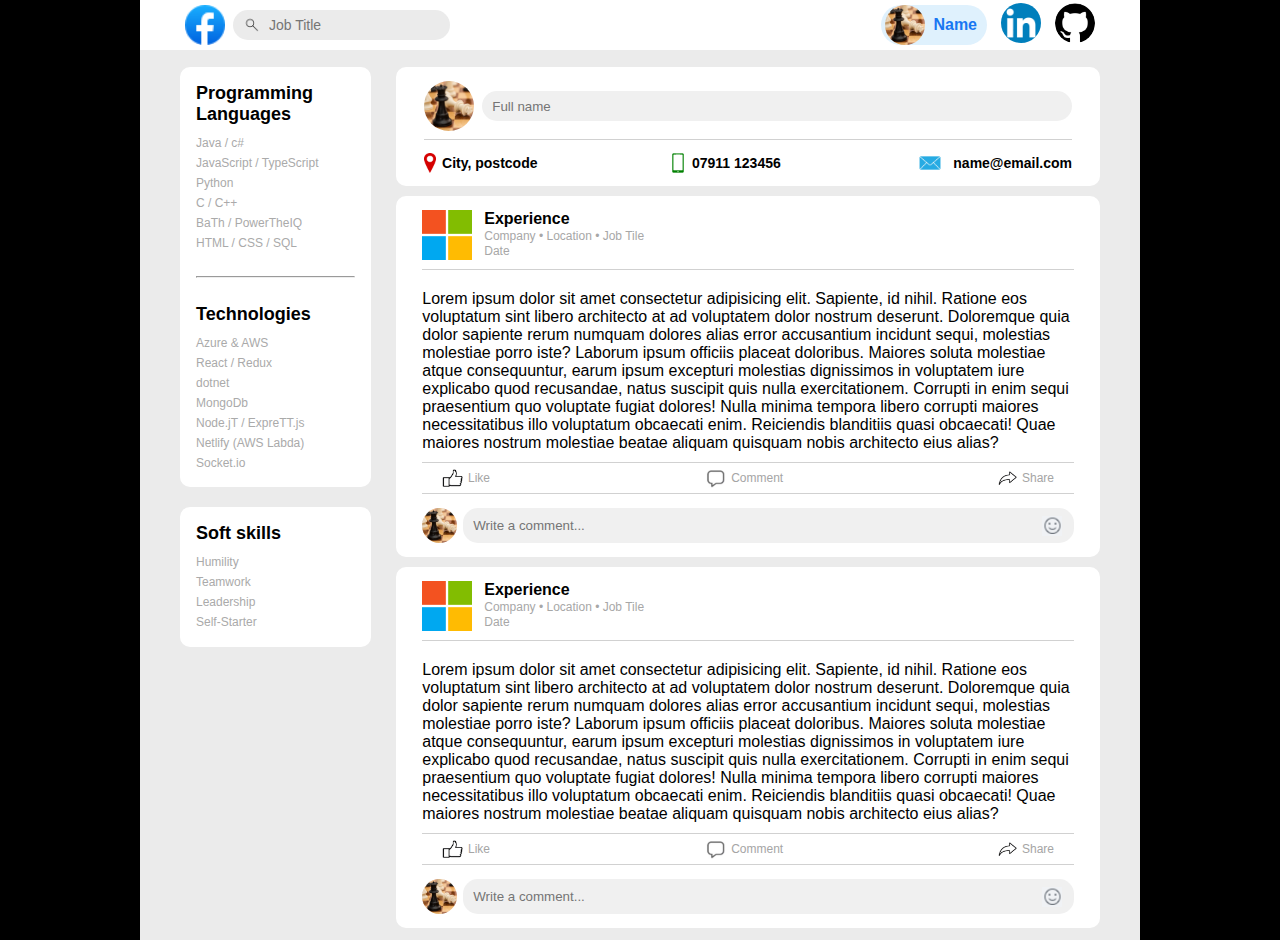
==== Projects/CV-template/index.html @ 6dd12a9c "project added" ====
<!DOCTYPE html>
<html lang="en">
<head>
  <meta charset="UTF-8">
  <meta name="viewport" content="width=device-width, initial-scale=1.0">
  <title>Facebook CV</title>
  <link rel="stylesheet" href="style.css">
</head>
<body>
  <div class="header">
    <div class="left-header">
      <img src="imgs/facebook-logo.ico" alt="Facebook Logo" class="facebook-logo">
      <input type="search" placeholder="Job Title" class="header-search-bar">
    </div>
    <div class="right-header">
      <div class="name">
        <img src="imgs/chess.jpg" alt="User profile image" class="header-img">
        <p>Name</p>
      </div>
      <a href="https://linkedin.com" target="_blank"><img src="imgs/LinkedIn.png" alt="Linkedin Logo" class="header-img"></a>
      <a href="https://github.com" target="_blank"><img src="imgs/github.png" alt="Github Logo" class="header-img"></a>
      <!-- <p class="username">@user1234</p> -->
    </div>
    </div>
  </div>

  <div class="main">
    <div class="left-main">
      <div class="top-left">
        <p class="left-heading">Programming Languages</p>
        <p>Java / c#</p>
        <p>JavaScript / TypeScript</p>
        <p>Python</p>
        <p>C / C++</p>
        <P>BaTh / PowerTheIQ</P>
        <p>HTML / CSS / SQL</p>
        <br> <hr> <br>
        <p class="left-heading">Technologies</p>
        <p>Azure & AWS</p>
        <p>React / Redux</p>
        <p>dotnet</p>
        <p>MongoDb</p>
        <p>Node.jT / ExpreTT.js</p>
        <p>Netlify (AWS Labda)</p>
        <p>Socket.io</p>
      </div>
      <div class="btm-left">
        <p class="left-heading">Soft skills</p>
        <p>Humility</p>
        <p>Teamwork</p>
        <p>Leadership</p>
        <p>Self-Starter</p>
      </div>
    </div>
    <div class="right-main">
      <div class="about">
        <div class="about-top">
          <img src="imgs/chess.jpg" alt="User profile image" class="about-img">
          <input type="text" placeholder="Full name" class="about-input">
        </div> 
        <div class="about-btm">
          <div class="about-btm-section">
            <img src="imgs/location-icon.png" alt="location icon" class="location-icon">
            <p>City, postcode</p>
          </div>
          <div class="about-btm-section">
            <img src="imgs/phone.png" alt="mobile icon" class="phone-icon">
            <p>07911 123456</p>
          </div>
          <div class="about-btm-section">
            <img src="imgs/email.jpg" alt="email icon" class="email-icon">
            <p>name@email.com</p>
          </div>
        </div>
      </div>
      <div class="exp">
        <div class="exp-top">
          <img src="imgs/microsoft.png" alt="Company logo" class="company-logo">
          <div class="exp-info">
            <p class="exp-info-heading">Experience</p>
            <p class="exp-info-description">Company • Location • Job Tile</p>
            <p class="exp-info-description">Date</p>
          </div>
        </div>
        <p class="exp-description">Lorem ipsum dolor sit amet consectetur adipisicing elit. Sapiente, id nihil. Ratione eos voluptatum sint libero architecto at ad voluptatem dolor nostrum deserunt. Doloremque quia dolor sapiente rerum numquam dolores alias error accusantium incidunt sequi, molestias molestiae porro iste? Laborum ipsum officiis placeat doloribus. Maiores soluta molestiae atque consequuntur, earum ipsum excepturi molestias dignissimos in voluptatem iure explicabo quod recusandae, natus suscipit quis nulla exercitationem. Corrupti in enim sequi praesentium quo voluptate fugiat dolores! Nulla minima tempora libero corrupti maiores necessitatibus illo voluptatum obcaecati enim. Reiciendis blanditiis quasi obcaecati! Quae maiores nostrum molestiae beatae aliquam quisquam nobis architecto eius alias?</p>
        <div class="interactions-bar">
          <div class="interaction">
            <img src="imgs/like-icon.png" alt="like icon" class="like-icon">
            <p>Like</p>
          </div>
          <div class="interaction">
            <img src="imgs/comment.png" alt="comment icon" class="comment-icon">
            <p>Comment</p>
          </div>
          <div class="interaction">
            <img src="imgs/share-icon.png" alt="share icon" class="share-icon">
            <p>Share</p>
          </div>
        </div>
        <div class="exp-btm">
          <img src="imgs/chess.jpg" alt="User profile image" class="exp-btm-img">
          <input type="comment" placeholder="Write a comment..." class="comment-input">
        </div>
      </div>
      <div class="exp">
        <div class="exp-top">
          <img src="imgs/microsoft.png" alt="Company logo" class="company-logo">
          <div class="exp-info">
            <p class="exp-info-heading">Experience</p>
            <p class="exp-info-description">Company • Location • Job Tile</p>
            <p class="exp-info-description">Date</p>
          </div>
        </div>
        <p class="exp-description">Lorem ipsum dolor sit amet consectetur adipisicing elit. Sapiente, id nihil. Ratione eos voluptatum sint libero architecto at ad voluptatem dolor nostrum deserunt. Doloremque quia dolor sapiente rerum numquam dolores alias error accusantium incidunt sequi, molestias molestiae porro iste? Laborum ipsum officiis placeat doloribus. Maiores soluta molestiae atque consequuntur, earum ipsum excepturi molestias dignissimos in voluptatem iure explicabo quod recusandae, natus suscipit quis nulla exercitationem. Corrupti in enim sequi praesentium quo voluptate fugiat dolores! Nulla minima tempora libero corrupti maiores necessitatibus illo voluptatum obcaecati enim. Reiciendis blanditiis quasi obcaecati! Quae maiores nostrum molestiae beatae aliquam quisquam nobis architecto eius alias?</p>
        <div class="interactions-bar">
          <div class="interaction">
            <img src="imgs/like-icon.png" alt="like icon" class="like-icon">
            <p>Like</p>
          </div>
          <div class="interaction">
            <img src="imgs/comment.png" alt="comment icon" class="comment-icon">
            <p>Comment</p>
          </div>
          <div class="interaction">
            <img src="imgs/share-icon.png" alt="share icon" class="share-icon">
            <p>Share</p>
          </div>
        </div>
        <div class="exp-btm">
          <img src="imgs/chess.jpg" alt="User profile image" class="exp-btm-img">
          <input type="comment" placeholder="Write a comment..." class="comment-input">
        </div>
      </div>
    </div>
  </div>
</body>
</html>
---- Projects/CV-template/style.css ----
*{
  margin: 0;
  padding: 0;
  box-sizing: border-box;
}

body{
  width: 1000px;
  margin: 0 auto;
  font-family: Arial, Helvetica, sans-serif;
  background: black;
}

.header{
  display: flex;
  justify-content: space-between;
  align-items: center;
  background: white;
  height: 50px;
  padding: 2px 45px;
}

.left-header{
  display: flex;
  gap: 8px;
  align-items: center;
}

.facebook-logo{
  cursor: pointer;
}

.header-search-bar{
  height: 30px;
  font-size: 14px;
  border-radius: 15px;
  padding-left: 36px;
  border: none;
  background: rgb(235, 235, 235);
}

input[type='search']{
  background-position: 2% 50%;
  background-repeat: no-repeat;
  background-size: 30px;
  background-image: url('imgs/search.png');
  pointer-events: none;
}

.facebook-logo{
  height: 40px;
}

/* --------------------- */

.right-header{
  display: flex;
  align-items: center;
  gap: 14px;
}

.header-img{
  height: 40px;
  width: 40px;
  border-radius: 50%;
  object-fit: cover;
  cursor: pointer;
}

.name{
  display: flex;
  align-items: center;
  color: rgb(24, 119, 242);
  font-weight: bold;
  background: rgb(223, 241, 253);
  height: 40px;
  border-radius: 60px;
  padding: 2px 10px 2px 4px;
  gap: 8px;
  transition: 0.8s;
}

.name:hover{
  transition: 0.8s;
  background: rgb(187, 228, 255);
  cursor: pointer;
  padding: 10px 30px;
}

.username{
  font-size: 12px;
  color: rgb(131, 131, 131);
  cursor: pointer;
}

/* ------------------------ */

.main{
  display: flex;
  gap: 25px;
  padding: 17px 40px;
  background: rgb(235, 235, 235);
  height: 890px;
}

.left-main{
  display: flex;
  flex-direction: column;
  height: 600px;
  width: 250px;
  gap: 20px;
}

.btm-left, .top-left{
  display: flex;
  flex-direction: column;
  background: white;
  border-radius: 10px;
  padding: 16px 16px;
  gap: 6px;
  font-size: 12px;
  color: rgb(170, 170, 170);
}

.top-left{
  height: 420px;
}

.btm-left{
  height: 140px;
}


.left-heading{
  font-size: 18px;
  font-weight: bold;
  color: black;
  padding-bottom: 5px;
}

.right-main{
  display: flex;
  flex-direction: column;
  height: 860px;
  width: 100%;
  gap: 10px;
}

.about{
  background: white;
  height: 150px;
  border-radius: 10px;
}

.exp{
  background: white;
  height: 400px;
  border-radius: 10px;
}

/* --------------------------------- */

.about{
  display: flex;
  flex-direction: column;
  padding: 14px 28px 0px 28px;
}

.about-img{
  height: 50px;
  width: 50px;
  border-radius: 50%;
  object-fit: cover;
}

.about-top{
  display: flex;
  align-items: center;
  gap: 8px;
  pointer-events: none;
  border-bottom: 1px rgb(209, 209, 209) solid;
  padding-bottom: 8px;
}

.about-input{
  width: 100%;
  height: 30px;
  border-radius: 15px;
  padding-left: 10px;
  border: none;
  background: rgb(240, 240, 240);
}

.about-btm{
  display: flex;
  align-items: center;
  padding-top: 0px;
  justify-content: space-between;
}

.about-btm-section{
  display: flex;
  align-items: center;
  font-size: 14px;
  font-weight: bold;
  cursor: pointer;
}

.location-icon{
  height: 20px;
  padding-right: 6px;
}

.phone-icon{
  height: 28px;
}

.email-icon{
  height: 46px;
}

/* ------------------ */

.exp{
  display: flex;
  flex-direction: column;
  padding: 14px 26px;
}

.exp-top{
  display: flex;
  gap: 12px;
  height: 60px;
  width: 100%;
  padding-bottom: 30px;
  border-bottom: 1px solid rgb(209, 209, 209);
}

.company-logo{
  height: 50px;
}

.exp-info{
  display: flex;
  flex-direction: column;
  gap: 1px;
}

.exp-info-heading{
  font-weight: bold;
}

.exp-info-description{
  font-size: 12px;
  color: rgb(167, 167, 167);
}

.exp-description{
  padding-top: 20px;
  padding-bottom: 10px;
}

.like-icon{
  height: 18px;
}

.comment-icon{
  height: 20px;
}

.share-icon{
  height: 14px;
}

.interactions-bar{
  display: flex;
  align-items: center;
  justify-content: space-between;
  padding: 5px 20px;
  border-top: 1px solid rgb(209, 209, 209);
  border-bottom: 1px solid rgb(209, 209, 209);
}

.interaction{
  display: flex;
  align-items: center;
  gap: 5px;
  font-size: 12px;
  color: rgb(165, 165, 165);
  cursor: pointer;
}

/* --------------------------- */

.exp-btm{
  display: flex;
  align-items: center;
  gap: 6px;
  padding-top: 14px;
}

.exp-btm-img{
  height: 35px;
  width: 35px;
  border-radius: 50%;
  object-fit: cover;
}

.comment-input{
  background: rgb(240, 240, 240);
  border: none;
  width: 100%;
  height: 35px;
  border-radius: 15px;
  padding-left: 10px;
  pointer-events: none;
}

input[type='comment']{
  background-position: 98% 50%;
  background-size: 20px;
  background-repeat: no-repeat;
  background-image: url(imgs/smile.png);
}
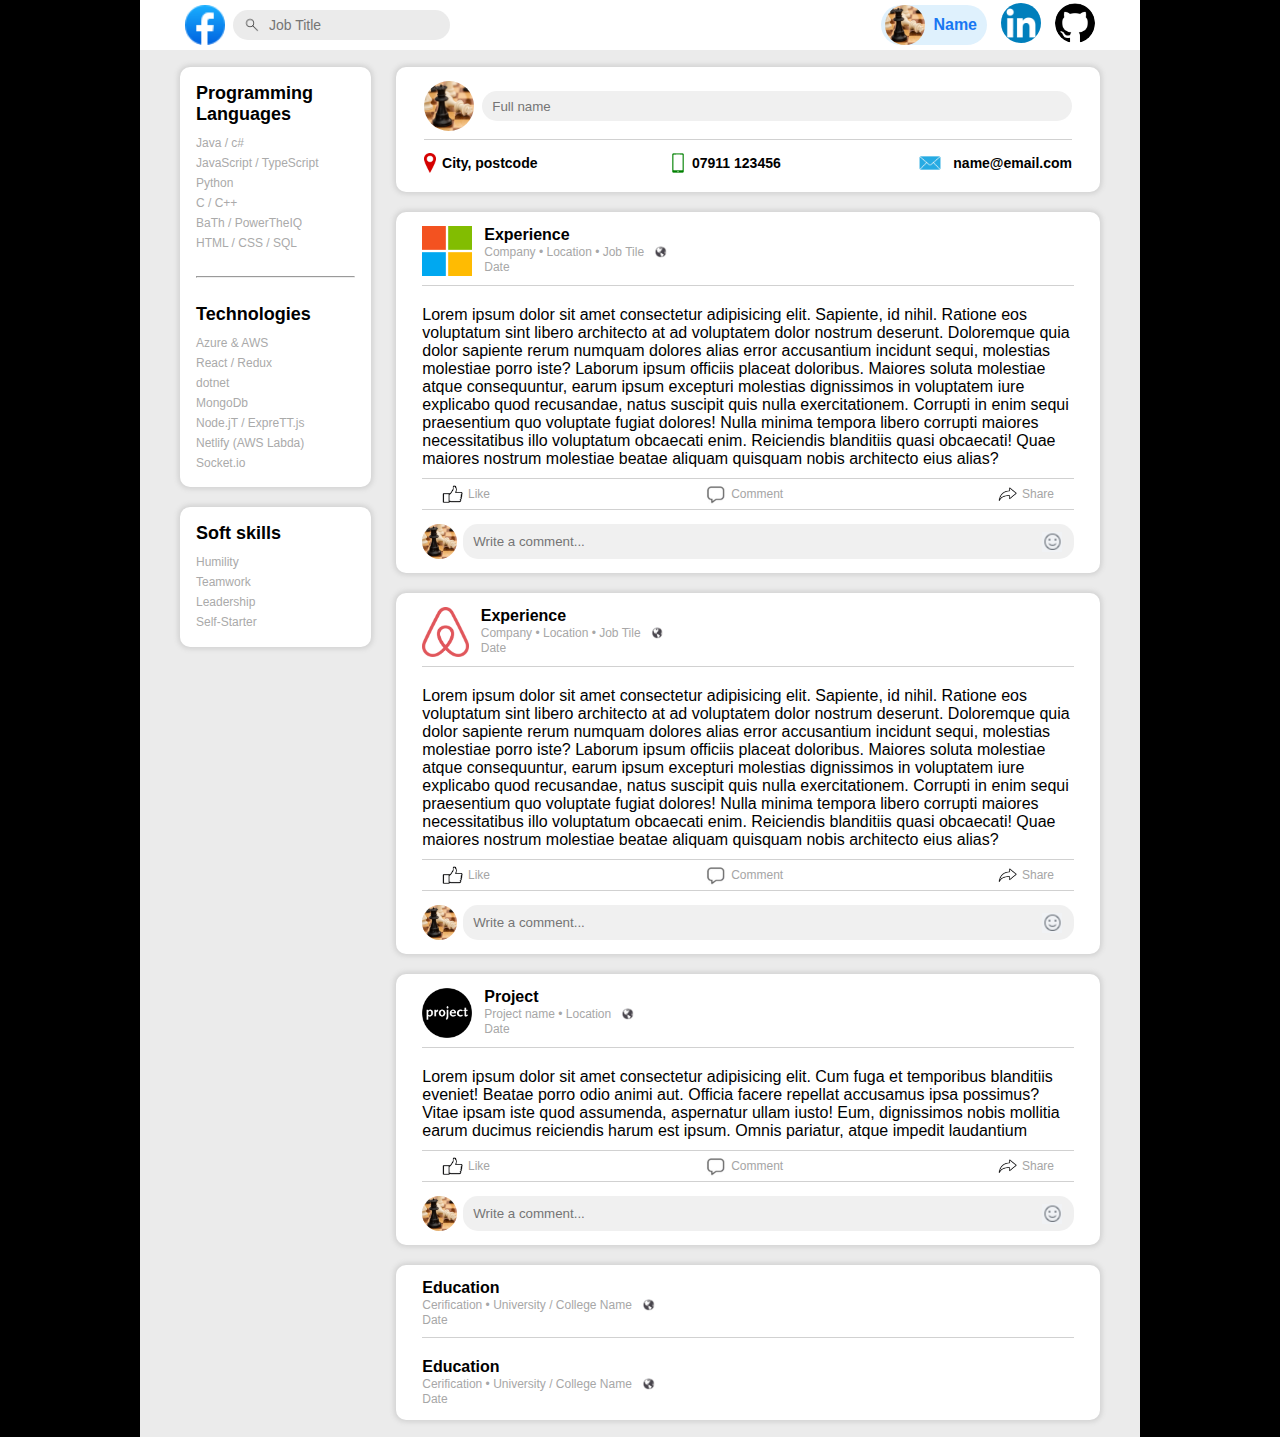
==== commit c3ae084b: "project added" ====
--- a/Projects/CV-template/index.html
+++ b/Projects/CV-template/index.html
@@ -78,7 +78,10 @@
           <img src="imgs/microsoft.png" alt="Company logo" class="company-logo">
           <div class="exp-info">
             <p class="exp-info-heading">Experience</p>
-            <p class="exp-info-description">Company • Location • Job Tile</p>
+            <div class="exp-info-description">
+              <p class="exp-info-description">Company • Location • Job Tile</p>
+              <img src="imgs/globe-icon.png" alt="Globe icon" class="globe-img">
+            </div>
             <p class="exp-info-description">Date</p>
           </div>
         </div>
@@ -104,10 +107,13 @@
       </div>
       <div class="exp">
         <div class="exp-top">
-          <img src="imgs/microsoft.png" alt="Company logo" class="company-logo">
+          <img src="imgs/airbnb-logo.png" alt="Company logo" class="company-logo">
           <div class="exp-info">
             <p class="exp-info-heading">Experience</p>
-            <p class="exp-info-description">Company • Location • Job Tile</p>
+            <div class="exp-info-description">
+              <p class="exp-info-description">Company • Location • Job Tile</p>
+              <img src="imgs/globe-icon.png" alt="Globe icon" class="globe-img">
+            </div>
             <p class="exp-info-description">Date</p>
           </div>
         </div>
@@ -131,6 +137,56 @@
           <input type="comment" placeholder="Write a comment..." class="comment-input">
         </div>
       </div>
+      <div class="exp">
+        <div class="exp-top">
+          <img src="imgs/project.jpg" alt="Project logo" class="company-logo">
+          <div class="exp-info">
+            <p class="exp-info-heading">Project</p>
+            <div class="exp-info-description">
+              <p class="exp-info-description">Project name • Location</p>
+              <img src="imgs/globe-icon.png" alt="Globe icon" class="globe-img">
+            </div>
+            <p class="exp-info-description">Date</p>
+          </div>
+        </div>
+        <p class="exp-description">Lorem ipsum dolor sit amet consectetur adipisicing elit. Cum fuga et temporibus blanditiis eveniet! Beatae porro odio animi aut. Officia facere repellat accusamus ipsa possimus? Vitae ipsam iste quod assumenda, aspernatur ullam iusto! Eum, dignissimos nobis mollitia earum ducimus reiciendis harum est ipsum. Omnis pariatur, atque impedit laudantium</p>
+        <div class="interactions-bar">
+          <div class="interaction">
+            <img src="imgs/like-icon.png" alt="like icon" class="like-icon">
+            <p>Like</p>
+          </div>
+          <div class="interaction">
+            <img src="imgs/comment.png" alt="comment icon" class="comment-icon">
+            <p>Comment</p>
+          </div>
+          <div class="interaction">
+            <img src="imgs/share-icon.png" alt="share icon" class="share-icon">
+            <p>Share</p>
+          </div>
+        </div>
+        <div class="exp-btm">
+          <img src="imgs/chess.jpg" alt="User profile image" class="exp-btm-img">
+          <input type="comment" placeholder="Write a comment..." class="comment-input">
+        </div>
+      </div>
+      <div class="exp" id="education">
+        <div class="exp-info education1">
+          <p class="exp-info-heading">Education</p>
+          <div class="exp-info-description">
+            <p class="exp-info-description">Cerification • University / College Name</p>
+            <img src="imgs/globe-icon.png" alt="Globe icon" class="globe-img">
+          </div>
+           <p class="exp-info-description">Date</p>
+        </div>
+        <div class="exp-info">
+          <p class="exp-info-heading">Education</p>
+          <div class="exp-info-description">
+            <p class="exp-info-description">Cerification • University / College Name</p>
+            <img src="imgs/globe-icon.png" alt="Globe icon" class="globe-img">
+          </div>
+          <p class="exp-info-description">Date</p>
+        </div>
+      </div>
     </div>
   </div>
 </body>
--- a/Projects/CV-template/style.css
+++ b/Projects/CV-template/style.css
@@ -17,7 +17,7 @@
   align-items: center;
   background: white;
   height: 50px;
-  padding: 2px 45px;
+  padding: 20px 45px;
 }
 
 .left-header{
@@ -100,7 +100,7 @@
   gap: 25px;
   padding: 17px 40px;
   background: rgb(235, 235, 235);
-  height: 890px;
+  height: 100%;
 }
 
 .left-main{
@@ -120,6 +120,7 @@
   gap: 6px;
   font-size: 12px;
   color: rgb(170, 170, 170);
+  box-shadow: 0px 0px 5px 2px rgb(209, 209, 209);
 }
 
 .top-left{
@@ -141,29 +142,19 @@
 .right-main{
   display: flex;
   flex-direction: column;
-  height: 860px;
   width: 100%;
-  gap: 10px;
-}
+  gap: 20px;
+}
+
+/* --------------------------------- */
 
 .about{
+  display: flex;
+  flex-direction: column;
+  padding: 14px 28px 6px 28px;
   background: white;
-  height: 150px;
   border-radius: 10px;
-}
-
-.exp{
-  background: white;
-  height: 400px;
-  border-radius: 10px;
-}
-
-/* --------------------------------- */
-
-.about{
-  display: flex;
-  flex-direction: column;
-  padding: 14px 28px 0px 28px;
+  box-shadow: 0px 0px 5px 2px rgb(209, 209, 209);
 }
 
 .about-img{
@@ -225,6 +216,10 @@
   display: flex;
   flex-direction: column;
   padding: 14px 26px;
+  background: white;
+  /* height: 400px; */
+  border-radius: 10px;
+  box-shadow: 0px 0px 5px 2px rgb(209, 209, 209);
 }
 
 .exp-top{
@@ -248,6 +243,16 @@
 
 .exp-info-heading{
   font-weight: bold;
+}
+
+.exp-info-description{
+  display: flex;
+  align-items: center;
+  gap: 10px;
+}
+
+.globe-img{
+  height: 12px;
 }
 
 .exp-info-description{
@@ -321,4 +326,14 @@
   background-size: 20px;
   background-repeat: no-repeat;
   background-image: url(imgs/smile.png);
+}
+
+#education{
+  display: flex;
+  gap: 20px;
+}
+
+.education1{
+  border-bottom: 1px solid rgb(209, 209, 209);
+  padding-bottom: 10px;
 }